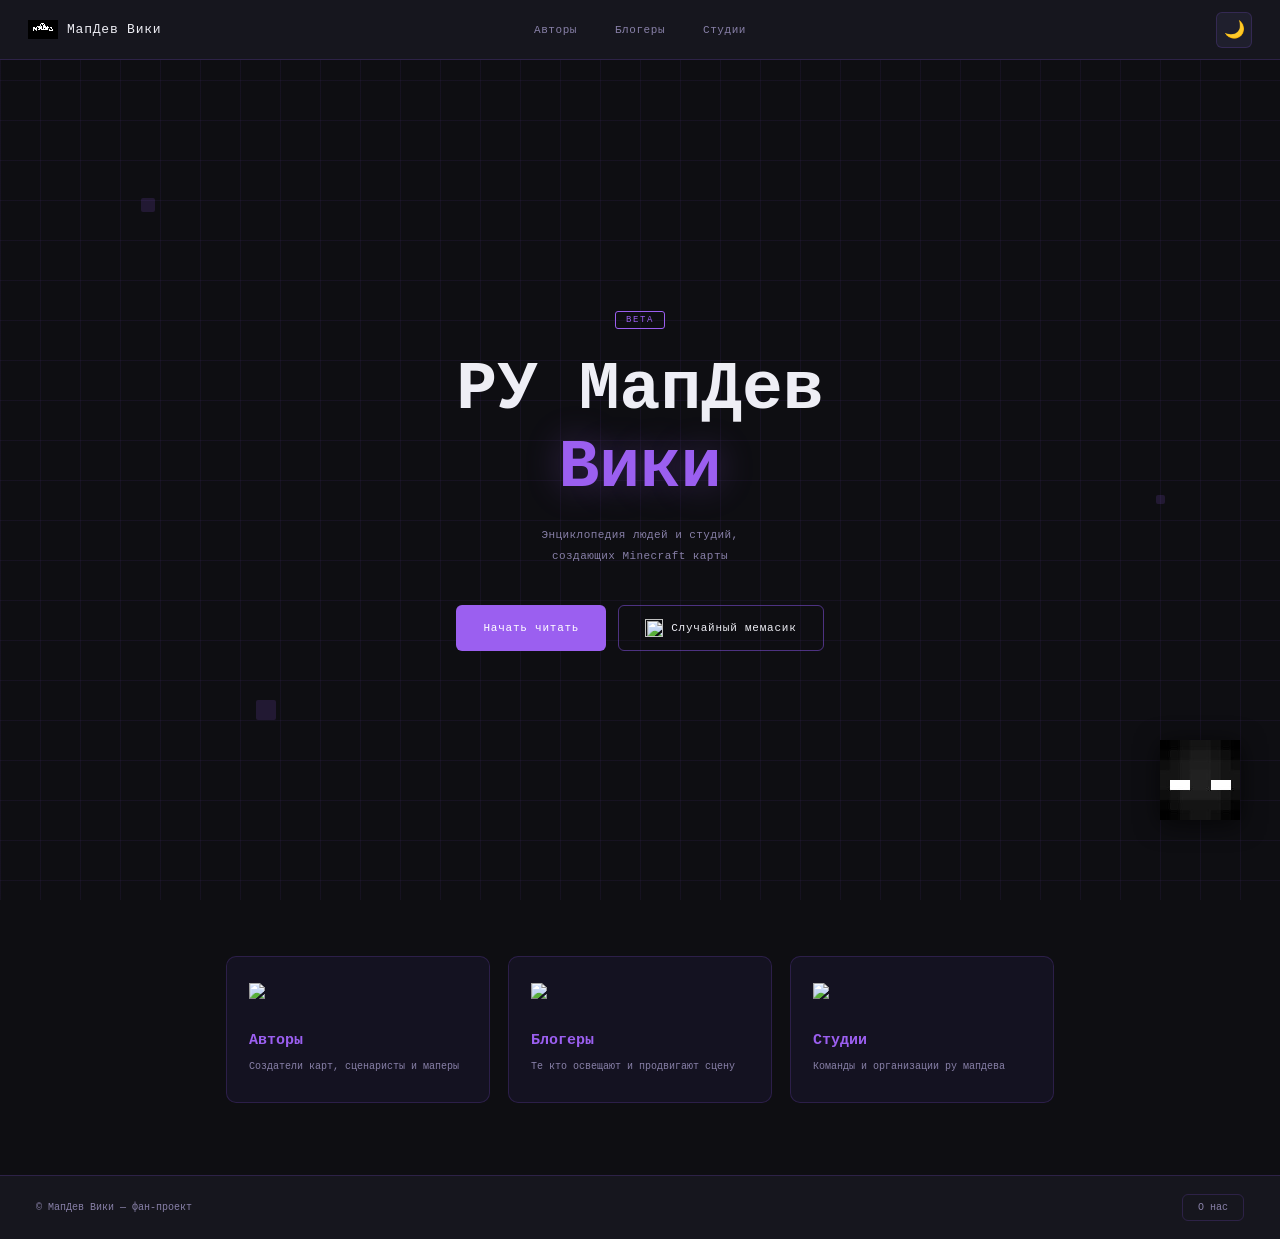
==== index.html @ 98d41a4c "Add files via upload" ====
<!DOCTYPE html>
<html lang="ru" data-theme="dark">
<head>
  <meta charset="UTF-8">
  <meta name="viewport" content="width=device-width, initial-scale=1.0">
  <title>МапДев Вики</title>
  <link rel="icon" type="image/jpeg" href="fav.jpg">
  <meta property="og:title" content="МЭДЭЛЭ">
  <meta property="og:description" content="МЭДЭЛЭ, ну ооочень серьезное название">
  <meta property="og:image" content="fav.jpg">
  <link rel="stylesheet" href="style.css">
</head>
<body>

<!-- ══ HEADER ══ -->
<header class="site-header">
  <div class="header-logo">
    <img src="medele.png" alt="logo" class="logo-img">
    <!-- hover: МапДев Вики → кто кто? + galochka sound on click -->
    <span class="logo-text" id="logoText"
      data-default="МапДев Вики"
      data-hover="кто кто?"
    >МапДев Вики</span>
  </div>

  <nav class="header-nav">
    <a href="authors.html"  class="nav-btn" data-sound>Авторы</a>
    <a href="bloggers.html" class="nav-btn" data-sound>Блогеры</a>
    <a href="studios.html"  class="nav-btn" data-sound>Студии</a>
  </nav>

  <button class="theme-toggle" id="themeToggle" data-sound title="Сменить тему">
    <span class="theme-icon">🌙</span>
  </button>
</header>

<!-- ══ HERO ══ -->
<main class="hero">
  <div class="hero-bg-grid"></div>

  <div class="hero-content">
    <div class="hero-badge">beta</div>
    <h1 class="hero-title">РУ МапДев<br><span class="accent">Вики</span></h1>
    <p class="hero-sub">Энциклопедия людей и студий,<br>создающих Minecraft карты</p>

    <div class="hero-btns">
      <a href="authors.html" class="big-btn primary" data-sound>Начать читать</a>
      <button class="big-btn secondary meme-btn" id="memBtn" data-sound>
        <img src="https://cdn.jsdelivr.net/gh/twitter/twemoji@14/assets/svg/1f3b2.svg" class="btn-emoji" alt=""> Случайный мемасик
      </button>
    </div>
  </div>

  <div class="pixel-deco p1"></div>
  <div class="pixel-deco p2"></div>
  <div class="pixel-deco p3"></div>
</main>

<!-- ══ CATEGORIES ══ -->
<section class="categories">
  <a href="authors.html" class="cat-card" data-sound>
    <div class="cat-icon"><img src="https://cdn.jsdelivr.net/gh/twitter/twemoji@14/assets/svg/270d.svg" class="tw-emoji" alt="✍"></div>
    <h2>Авторы</h2>
    <p>Создатели карт, сценаристы и маперы</p>
    <span class="cat-arrow">→</span>
  </a>
  <a href="bloggers.html" class="cat-card" data-sound>
    <div class="cat-icon"><img src="https://cdn.jsdelivr.net/gh/twitter/twemoji@14/assets/svg/1f4f9.svg" class="tw-emoji" alt="📹"></div>
    <h2>Блогеры</h2>
    <p>Те кто освещают и продвигают сцену</p>
    <span class="cat-arrow">→</span>
  </a>
  <a href="studios.html" class="cat-card" data-sound>
    <div class="cat-icon"><img src="https://cdn.jsdelivr.net/gh/twitter/twemoji@14/assets/svg/1f3db.svg" class="tw-emoji" alt="🏛"></div>
    <h2>Студии</h2>
    <p>Команды и организации ру мапдева</p>
    <span class="cat-arrow">→</span>
  </a>
</section>

<!-- ══ FOOTER ══ -->
<footer class="site-footer">
  <span class="footer-copy">© МапДев Вики — фан-проект</span>
  <a href="https://medele857.github.io/medele/" target="_blank" class="footer-about" data-sound>О нас</a>
</footer>

<!-- ══ DRAGGABLE HEAD ══ -->
<div class="head-wrap" id="headWrap">
  <div class="head-bubble" id="headBubble"></div>
  <img src="head.png" class="head-img" id="headImg" alt="голова" draggable="false">
</div>

<!-- hidden audio -->
<audio id="galochkaAudio" src="galochka.mp3" preload="auto"></audio>

<script src="script.js"></script>
</body>
</html>
---- style.css ----
/* ════════════════════════════════════════
   RUMAPDEV WIKI — STYLES
   ════════════════════════════════════════ */

/* ── Minecraft font ── */
@font-face {
  font-family: 'MinecraftRus';
  src: url('https://raw.githubusercontent.com/idiotbox/minecraft-font/master/Minecraft.woff') format('woff'),
       url('https://fonts.cdnfonts.com/s/29491/Minecraft.woff') format('woff');
  font-weight: normal;
}
/* fallback stack that looks closest to MC */
:root {
  --font: 'MinecraftRus', 'Courier New', monospace;
  --radius: 6px;
  --transition: 0.15s ease;
  --header-h: 60px;
}

/* ── Themes ── */
[data-theme="dark"] {
  --bg:          #0e0e12;
  --bg2:         #16161e;
  --bg3:         #1f1f2d;
  --border:      rgba(130, 80, 220, 0.22);
  --border2:     rgba(130, 80, 220, 0.55);
  --text:        #eeeef5;
  --text2:       #8880a8;
  --accent:      #9b5ff0;
  --accent2:     #7b3fd0;
  --accent-glow: rgba(155, 95, 240, 0.32);
  --card-bg:     rgba(22, 20, 36, 0.88);
  --shadow:      0 6px 28px rgba(0,0,0,0.55);
}

[data-theme="light"] {
  --bg:          #f2f5ee;
  --bg2:         #e6ece0;
  --bg3:         #d9e2d1;
  --border:      rgba(70, 160, 45, 0.22);
  --border2:     rgba(70, 160, 45, 0.55);
  --text:        #0e0e0e;
  --text2:       #4a6040;
  --accent:      #52a81e;
  --accent2:     #3d8015;
  --accent-glow: rgba(82, 168, 30, 0.28);
  --card-bg:     rgba(255,255,255,0.8);
  --shadow:      0 4px 20px rgba(0,0,0,0.1);
}

/* ── Base ── */
*, *::before, *::after { margin:0; padding:0; box-sizing:border-box; }
html { scroll-behavior:smooth; }

body {
  background: var(--bg);
  color: var(--text);
  font-family: var(--font);
  min-height: 100vh;
  display: flex; flex-direction: column;
  transition: background .3s, color .3s;
  overflow-x: hidden;
}

/* Twemoji inline */
.tw-emoji {
  width: 40px; height: 40px;
  vertical-align: middle;
  image-rendering: auto;
  display: block;
}
.btn-emoji {
  width: 18px; height: 18px;
  vertical-align: middle;
  display: inline-block;
  margin-right: 2px;
}

/* ════ HEADER ════ */
.site-header {
  position: fixed; top:0; left:0; right:0;
  height: var(--header-h);
  display: flex; align-items: center; justify-content: space-between;
  padding: 0 28px;
  background: var(--bg2);
  border-bottom: 1px solid var(--border);
  backdrop-filter: blur(14px);
  z-index: 1000;
  transition: background .3s, border-color .3s;
}

.header-logo { display:flex; align-items:center; gap:9px; }
.logo-img {
  width:30px; height:30px; border-radius:4px;
  object-fit:contain; image-rendering:pixelated;
}
.logo-text {
  font-size:13px; color:var(--text);
  letter-spacing:.06em; cursor:pointer;
  transition: color .15s;
  user-select: none;
}
.logo-text:hover { color: var(--accent); }

.header-nav {
  position:absolute; left:50%; transform:translateX(-50%);
  display:flex; gap:4px;
}
.nav-btn {
  font-family: var(--font);
  font-size:11px; color:var(--text2);
  text-decoration:none;
  padding:8px 16px;
  border-radius:var(--radius);
  border:1px solid transparent;
  transition: color var(--transition), border-color var(--transition),
              background var(--transition), transform var(--transition);
  cursor:pointer; letter-spacing:.05em;
}
.nav-btn:hover {
  color:var(--accent); border-color:var(--border2);
  background:var(--bg3); transform:scale(1.08);
}

.theme-toggle {
  background:var(--bg3); border:1px solid var(--border);
  border-radius:var(--radius); width:36px; height:36px;
  cursor:pointer; display:flex; align-items:center; justify-content:center;
  font-size:17px;
  transition: transform var(--transition), border-color var(--transition);
  flex-shrink:0;
}
.theme-toggle:hover { transform:scale(1.12); border-color:var(--border2); }

/* ════ HERO ════ */
.hero {
  position:relative; min-height:100vh;
  display:flex; align-items:center; justify-content:center;
  padding-top:var(--header-h); overflow:hidden;
}
.hero-bg-grid {
  position:absolute; inset:0;
  background-image:
    linear-gradient(var(--border) 1px, transparent 1px),
    linear-gradient(90deg, var(--border) 1px, transparent 1px);
  background-size:40px 40px;
  opacity:.35; pointer-events:none;
}
.hero-content {
  position:relative; text-align:center; z-index:1;
  padding:40px 20px;
  animation:fadeUp .7s ease forwards; opacity:0;
}
.hero-badge {
  display:inline-block; font-size:9px; letter-spacing:.18em;
  text-transform:uppercase; color:var(--accent);
  border:1px solid var(--accent); border-radius:3px;
  padding:3px 10px; margin-bottom:22px;
}
.hero-title {
  font-size: clamp(32px, 6vw, 68px);
  line-height:1.15; color:var(--text); margin-bottom:18px;
}
.hero-title .accent {
  color:var(--accent);
  text-shadow:0 0 36px var(--accent-glow);
}
.hero-sub {
  font-size:11px; color:var(--text2);
  line-height:1.9; margin-bottom:38px; letter-spacing:.04em;
}
.hero-btns { display:flex; gap:12px; justify-content:center; flex-wrap:wrap; }

/* ── Buttons ── */
.big-btn {
  font-family:var(--font); font-size:11px;
  padding:13px 26px; border-radius:var(--radius);
  cursor:pointer; text-decoration:none; letter-spacing:.07em;
  border:1px solid transparent;
  transition: transform var(--transition), box-shadow var(--transition),
              background var(--transition), border-color var(--transition), color var(--transition);
  display:inline-flex; align-items:center; gap:6px;
}
.big-btn:hover { transform:scale(1.06); }
.big-btn.primary { background:var(--accent); color:#fff; }
.big-btn.primary:hover { background:var(--accent2); box-shadow:0 0 22px var(--accent-glow); }
.big-btn.secondary { background:transparent; color:var(--text); border-color:var(--border2); }
.big-btn.secondary:hover { background:var(--bg3); border-color:var(--accent); color:var(--accent); }

/* pixel deco */
.pixel-deco { position:absolute; border-radius:2px; opacity:.15; pointer-events:none; background:var(--accent); }
.p1 { width:14px; height:14px; top:22%; left:11%; animation:floatA 6s ease-in-out infinite; }
.p2 { width:9px;  height:9px;  top:55%; right:9%;  animation:floatB 8s ease-in-out infinite; }
.p3 { width:20px; height:20px; bottom:20%; left:20%; animation:floatA 10s ease-in-out infinite reverse; }
@keyframes floatA { 0%,100%{transform:translateY(0) rotate(0deg)} 50%{transform:translateY(-16px) rotate(14deg)} }
@keyframes floatB { 0%,100%{transform:translateY(0) rotate(0deg)} 50%{transform:translateY(12px) rotate(-11deg)} }

/* ════ CATEGORIES ════ */
.categories {
  display:grid; grid-template-columns:repeat(3,1fr);
  gap:18px; padding:56px 36px 72px;
  max-width:900px; margin:0 auto; width:100%;
}
.cat-card {
  display:flex; flex-direction:column; gap:9px;
  padding:26px 22px;
  background:var(--card-bg);
  border:1px solid var(--border); border-radius:10px;
  text-decoration:none; color:var(--text);
  transition: transform var(--transition), border-color var(--transition),
              box-shadow var(--transition), background var(--transition);
  position:relative; backdrop-filter:blur(8px);
}
.cat-card:hover {
  transform:scale(1.04) translateY(-4px);
  border-color:var(--border2);
  box-shadow:0 0 26px var(--accent-glow), var(--shadow);
  background:var(--bg3);
}
.cat-icon { font-size:0; line-height:0; }
.cat-card h2 { font-size:15px; color:var(--accent); }
.cat-card p  { font-size:10px; color:var(--text2); line-height:1.8; }
.cat-arrow {
  position:absolute; right:18px; bottom:18px;
  font-size:16px; color:var(--accent);
  opacity:0; transform:translateX(-6px);
  transition:opacity var(--transition), transform var(--transition);
}
.cat-card:hover .cat-arrow { opacity:1; transform:translateX(0); }

/* ════ FOOTER ════ */
.site-footer {
  margin-top:auto;
  display:flex; align-items:center; justify-content:space-between;
  padding:18px 36px;
  border-top:1px solid var(--border);
  background:var(--bg2);
  font-size:10px; color:var(--text2);
  transition:background .3s;
}
.footer-about {
  font-family:var(--font); font-size:10px; color:var(--text2);
  text-decoration:none; padding:7px 15px;
  border:1px solid var(--border); border-radius:var(--radius);
  transition: color var(--transition), border-color var(--transition),
              transform var(--transition), background var(--transition);
}
.footer-about:hover { color:var(--accent); border-color:var(--border2); background:var(--bg3); transform:scale(1.06); }

/* ════ DRAGGABLE HEAD ════ */
.head-wrap {
  position:fixed;
  bottom: 80px; right: 40px;
  z-index: 500;
  cursor: grab;
  user-select: none;
  touch-action: none;
}
.head-wrap.dragging { cursor: grabbing; }

.head-img {
  width: 80px; height: 80px;
  image-rendering: pixelated;
  display: block;
  filter: drop-shadow(0 4px 12px rgba(0,0,0,0.6));
  transition: transform .15s;
}
.head-wrap:hover .head-img { transform: scale(1.08); }
.head-wrap.thrown .head-img { transition: none; }

/* speech bubble */
.head-bubble {
  position: absolute;
  bottom: calc(100% + 10px);
  right: 0;
  background: var(--bg2);
  border: 1px solid var(--border2);
  border-radius: 8px;
  padding: 10px 14px;
  font-size: 10px;
  color: var(--text);
  white-space: nowrap;
  max-width: 220px;
  white-space: normal;
  line-height: 1.6;
  opacity: 0;
  transform: translateY(6px) scale(.95);
  transition: opacity .2s, transform .2s;
  pointer-events: none;
  box-shadow: var(--shadow);
}
.head-bubble::after {
  content:'';
  position:absolute; bottom:-7px; right:18px;
  width:12px; height:7px;
  background:var(--bg2);
  clip-path:polygon(0 0,100% 0,50% 100%);
  border-left:1px solid var(--border2);
  border-right:1px solid var(--border2);
}
.head-bubble.visible {
  opacity:1; transform:translateY(0) scale(1);
}

/* ════ STUB PAGES ════ */
.stub-page {
  flex:1; display:flex; flex-direction:column;
  align-items:center; justify-content:center;
  min-height:100vh; padding-top:var(--header-h);
  text-align:center; gap:18px;
}
.stub-emoji { font-size:0; line-height:0; }
.stub-emoji img { width:60px; height:60px; animation:floatA 4s ease-in-out infinite; }
.stub-title {
  font-size: clamp(22px, 4vw, 42px);
  color:var(--accent);
  opacity:0; animation:fadeUp .6s ease .2s forwards;
}
.stub-sub {
  font-size:11px; color:var(--text2);
  opacity:0; animation:fadeUp .6s ease .4s forwards;
}
.back-btn {
  font-family:var(--font); font-size:10px; color:var(--text2);
  text-decoration:none; border:1px solid var(--border);
  border-radius:var(--radius); padding:10px 20px;
  transition: color var(--transition), border-color var(--transition),
              transform var(--transition), background var(--transition);
  opacity:0; animation:fadeUp .6s ease .6s forwards;
}
.back-btn:hover { color:var(--accent); border-color:var(--border2); background:var(--bg3); transform:scale(1.06); }

/* ════ ANIMATIONS ════ */
@keyframes fadeUp {
  from { opacity:0; transform:translateY(20px); }
  to   { opacity:1; transform:translateY(0); }
}

/* ════ RESPONSIVE ════ */
@media (max-width:680px) {
  .header-nav { display:none; }
  .categories { grid-template-columns:1fr; padding:36px 18px 56px; }
  .site-footer { flex-direction:column; gap:10px; text-align:center; }
  .hero-btns { flex-direction:column; align-items:center; }
  .head-wrap { bottom:20px; right:16px; }
}
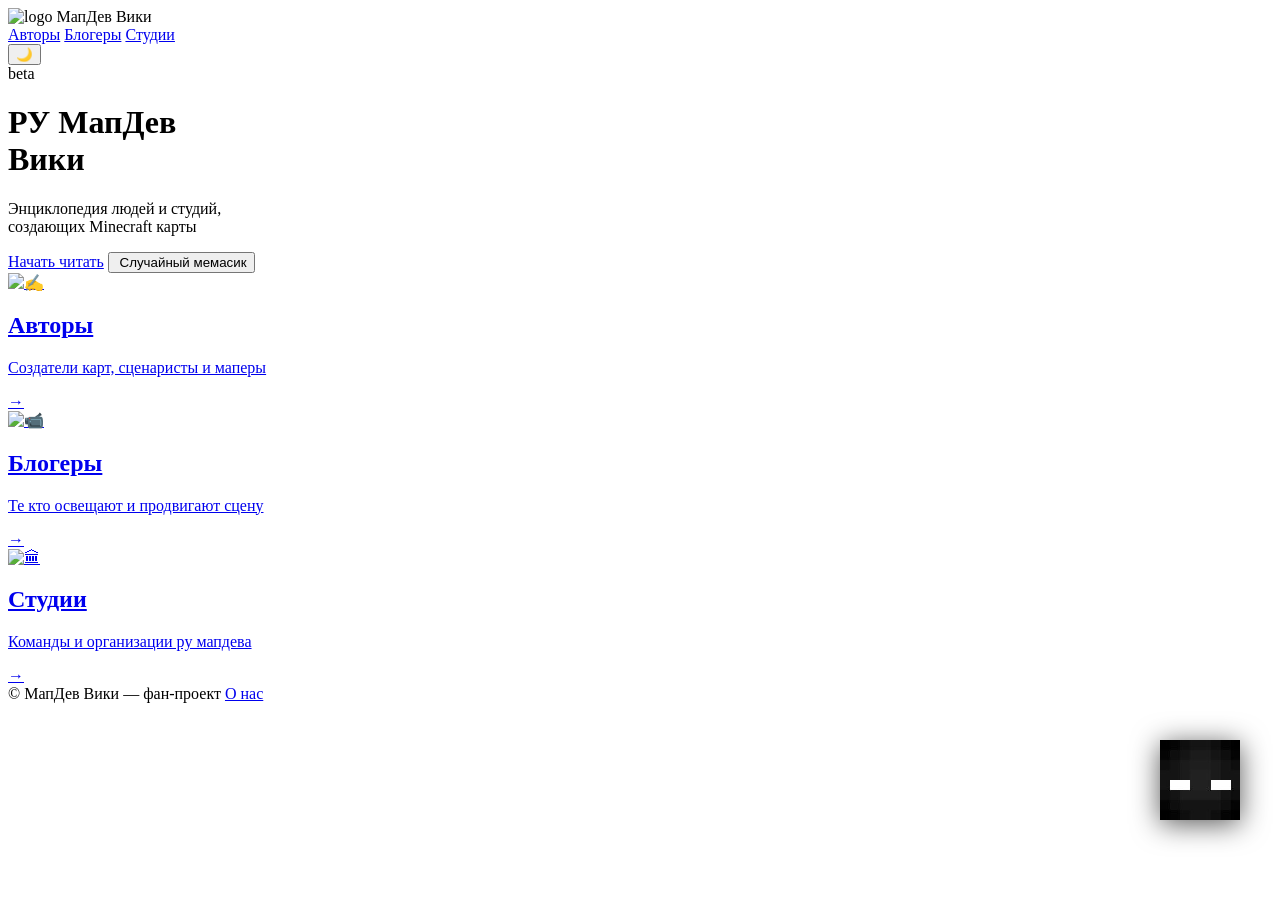
==== commit f76dd434: "Add files via upload" ====
--- a/index.html
+++ b/index.html
@@ -14,9 +14,9 @@
 
 <!-- ══ HEADER ══ -->
 <header class="site-header">
-  <div class="header-logo">
-    <img src="medele.png" alt="logo" class="logo-img">
-    <!-- hover: МапДев Вики → кто кто? + galochka sound on click -->
+  <div class="header-logo" id="logoWrap">
+    <!-- secret click on logo image → counter page -->
+    <img src="medele.png" alt="logo" class="logo-img" id="logoImg" title="">
     <span class="logo-text" id="logoText"
       data-default="МапДев Вики"
       data-hover="кто кто?"
@@ -37,20 +37,17 @@
 <!-- ══ HERO ══ -->
 <main class="hero">
   <div class="hero-bg-grid"></div>
-
   <div class="hero-content">
     <div class="hero-badge">beta</div>
     <h1 class="hero-title">РУ МапДев<br><span class="accent">Вики</span></h1>
     <p class="hero-sub">Энциклопедия людей и студий,<br>создающих Minecraft карты</p>
-
     <div class="hero-btns">
       <a href="authors.html" class="big-btn primary" data-sound>Начать читать</a>
-      <button class="big-btn secondary meme-btn" id="memBtn" data-sound>
+      <button class="big-btn secondary" id="memBtn" data-sound>
         <img src="https://cdn.jsdelivr.net/gh/twitter/twemoji@14/assets/svg/1f3b2.svg" class="btn-emoji" alt=""> Случайный мемасик
       </button>
     </div>
   </div>
-
   <div class="pixel-deco p1"></div>
   <div class="pixel-deco p2"></div>
   <div class="pixel-deco p3"></div>
@@ -60,20 +57,17 @@
 <section class="categories">
   <a href="authors.html" class="cat-card" data-sound>
     <div class="cat-icon"><img src="https://cdn.jsdelivr.net/gh/twitter/twemoji@14/assets/svg/270d.svg" class="tw-emoji" alt="✍"></div>
-    <h2>Авторы</h2>
-    <p>Создатели карт, сценаристы и маперы</p>
+    <h2>Авторы</h2><p>Создатели карт, сценаристы и маперы</p>
     <span class="cat-arrow">→</span>
   </a>
   <a href="bloggers.html" class="cat-card" data-sound>
     <div class="cat-icon"><img src="https://cdn.jsdelivr.net/gh/twitter/twemoji@14/assets/svg/1f4f9.svg" class="tw-emoji" alt="📹"></div>
-    <h2>Блогеры</h2>
-    <p>Те кто освещают и продвигают сцену</p>
+    <h2>Блогеры</h2><p>Те кто освещают и продвигают сцену</p>
     <span class="cat-arrow">→</span>
   </a>
   <a href="studios.html" class="cat-card" data-sound>
     <div class="cat-icon"><img src="https://cdn.jsdelivr.net/gh/twitter/twemoji@14/assets/svg/1f3db.svg" class="tw-emoji" alt="🏛"></div>
-    <h2>Студии</h2>
-    <p>Команды и организации ру мапдева</p>
+    <h2>Студии</h2><p>Команды и организации ру мапдева</p>
     <span class="cat-arrow">→</span>
   </a>
 </section>
@@ -90,6 +84,19 @@
   <img src="head.png" class="head-img" id="headImg" alt="голова" draggable="false">
 </div>
 
+<!-- ══ HEAD SCREAMER OVERLAY ══ -->
+<div class="screamer-overlay" id="headScreamer">
+  <div class="screamer-red" id="screamerRed"></div>
+  <img src="head.png" class="screamer-head" id="screamerHead" alt="">
+</div>
+
+<!-- ══ FOXY SCREAMER OVERLAY ══ -->
+<div class="screamer-overlay" id="foxyScreamer">
+  <div class="screamer-red" id="foxyRed"></div>
+  <img src="https://static.wikia.nocookie.net/freddy-fazbears-pizza/images/e/e1/Foxy_jumpscare.gif/revision/latest?cb=20140930004840" class="screamer-foxy" id="foxyImg" alt="FOXY">
+  <div class="screamer-text" id="foxyText">ПРИВЕТ</div>
+</div>
+
 <!-- hidden audio -->
 <audio id="galochkaAudio" src="galochka.mp3" preload="auto"></audio>
 
--- a/style.css
+++ b/style.css
@@ -1,256 +1,65 @@
-/* ════════════════════════════════════════
-   RUMAPDEV WIKI — STYLES
-   ════════════════════════════════════════ */
 
-/* ── Minecraft font ── */
-@font-face {
-  font-family: 'MinecraftRus';
-  src: url('https://raw.githubusercontent.com/idiotbox/minecraft-font/master/Minecraft.woff') format('woff'),
-       url('https://fonts.cdnfonts.com/s/29491/Minecraft.woff') format('woff');
-  font-weight: normal;
-}
-/* fallback stack that looks closest to MC */
-:root {
-  --font: 'MinecraftRus', 'Courier New', monospace;
-  --radius: 6px;
-  --transition: 0.15s ease;
-  --header-h: 60px;
+/* ════ SCREAMER OVERLAYS ════ */
+.screamer-overlay {
+  display: none;
+  position: fixed;
+  inset: 0;
+  z-index: 9999;
+  align-items: center;
+  justify-content: center;
+  background: #000;
+  pointer-events: all;
 }
 
-/* ── Themes ── */
-[data-theme="dark"] {
-  --bg:          #0e0e12;
-  --bg2:         #16161e;
-  --bg3:         #1f1f2d;
-  --border:      rgba(130, 80, 220, 0.22);
-  --border2:     rgba(130, 80, 220, 0.55);
-  --text:        #eeeef5;
-  --text2:       #8880a8;
-  --accent:      #9b5ff0;
-  --accent2:     #7b3fd0;
-  --accent-glow: rgba(155, 95, 240, 0.32);
-  --card-bg:     rgba(22, 20, 36, 0.88);
-  --shadow:      0 6px 28px rgba(0,0,0,0.55);
+.screamer-red {
+  position: absolute;
+  inset: 0;
+  background: #ff0000;
+  opacity: 0;
+  pointer-events: none;
 }
 
-[data-theme="light"] {
-  --bg:          #f2f5ee;
-  --bg2:         #e6ece0;
-  --bg3:         #d9e2d1;
-  --border:      rgba(70, 160, 45, 0.22);
-  --border2:     rgba(70, 160, 45, 0.55);
-  --text:        #0e0e0e;
-  --text2:       #4a6040;
-  --accent:      #52a81e;
-  --accent2:     #3d8015;
-  --accent-glow: rgba(82, 168, 30, 0.28);
-  --card-bg:     rgba(255,255,255,0.8);
-  --shadow:      0 4px 20px rgba(0,0,0,0.1);
+/* HEAD screamer */
+.screamer-head {
+  width: 100vmin;
+  height: 100vmin;
+  image-rendering: pixelated;
+  position: relative;
+  z-index: 2;
+  transform: scale(0.05);
 }
 
-/* ── Base ── */
-*, *::before, *::after { margin:0; padding:0; box-sizing:border-box; }
-html { scroll-behavior:smooth; }
-
-body {
-  background: var(--bg);
-  color: var(--text);
-  font-family: var(--font);
-  min-height: 100vh;
-  display: flex; flex-direction: column;
-  transition: background .3s, color .3s;
-  overflow-x: hidden;
+/* FOXY screamer */
+.screamer-foxy {
+  width: min(90vw, 90vh);
+  height: auto;
+  position: relative;
+  z-index: 2;
+  transform: scale(0.1);
+  image-rendering: auto;
+  filter: drop-shadow(0 0 40px rgba(255, 60, 0, 0.8));
 }
 
-/* Twemoji inline */
-.tw-emoji {
-  width: 40px; height: 40px;
-  vertical-align: middle;
-  image-rendering: auto;
-  display: block;
+.screamer-text {
+  position: absolute;
+  bottom: 15%;
+  font-size: clamp(32px, 8vw, 80px);
+  color: #fff;
+  text-shadow: 0 0 30px #ff3300, 0 0 60px #ff3300;
+  z-index: 3;
+  letter-spacing: .1em;
+  animation: textPulse .15s ease-in-out infinite alternate;
 }
-.btn-emoji {
-  width: 18px; height: 18px;
-  vertical-align: middle;
-  display: inline-block;
-  margin-right: 2px;
+@keyframes textPulse {
+  from { transform: scale(1); }
+  to   { transform: scale(1.06); }
 }
-
-/* ════ HEADER ════ */
-.site-header {
-  position: fixed; top:0; left:0; right:0;
-  height: var(--header-h);
-  display: flex; align-items: center; justify-content: space-between;
-  padding: 0 28px;
-  background: var(--bg2);
-  border-bottom: 1px solid var(--border);
-  backdrop-filter: blur(14px);
-  z-index: 1000;
-  transition: background .3s, border-color .3s;
-}
-
-.header-logo { display:flex; align-items:center; gap:9px; }
-.logo-img {
-  width:30px; height:30px; border-radius:4px;
-  object-fit:contain; image-rendering:pixelated;
-}
-.logo-text {
-  font-size:13px; color:var(--text);
-  letter-spacing:.06em; cursor:pointer;
-  transition: color .15s;
-  user-select: none;
-}
-.logo-text:hover { color: var(--accent); }
-
-.header-nav {
-  position:absolute; left:50%; transform:translateX(-50%);
-  display:flex; gap:4px;
-}
-.nav-btn {
-  font-family: var(--font);
-  font-size:11px; color:var(--text2);
-  text-decoration:none;
-  padding:8px 16px;
-  border-radius:var(--radius);
-  border:1px solid transparent;
-  transition: color var(--transition), border-color var(--transition),
-              background var(--transition), transform var(--transition);
-  cursor:pointer; letter-spacing:.05em;
-}
-.nav-btn:hover {
-  color:var(--accent); border-color:var(--border2);
-  background:var(--bg3); transform:scale(1.08);
-}
-
-.theme-toggle {
-  background:var(--bg3); border:1px solid var(--border);
-  border-radius:var(--radius); width:36px; height:36px;
-  cursor:pointer; display:flex; align-items:center; justify-content:center;
-  font-size:17px;
-  transition: transform var(--transition), border-color var(--transition);
-  flex-shrink:0;
-}
-.theme-toggle:hover { transform:scale(1.12); border-color:var(--border2); }
-
-/* ════ HERO ════ */
-.hero {
-  position:relative; min-height:100vh;
-  display:flex; align-items:center; justify-content:center;
-  padding-top:var(--header-h); overflow:hidden;
-}
-.hero-bg-grid {
-  position:absolute; inset:0;
-  background-image:
-    linear-gradient(var(--border) 1px, transparent 1px),
-    linear-gradient(90deg, var(--border) 1px, transparent 1px);
-  background-size:40px 40px;
-  opacity:.35; pointer-events:none;
-}
-.hero-content {
-  position:relative; text-align:center; z-index:1;
-  padding:40px 20px;
-  animation:fadeUp .7s ease forwards; opacity:0;
-}
-.hero-badge {
-  display:inline-block; font-size:9px; letter-spacing:.18em;
-  text-transform:uppercase; color:var(--accent);
-  border:1px solid var(--accent); border-radius:3px;
-  padding:3px 10px; margin-bottom:22px;
-}
-.hero-title {
-  font-size: clamp(32px, 6vw, 68px);
-  line-height:1.15; color:var(--text); margin-bottom:18px;
-}
-.hero-title .accent {
-  color:var(--accent);
-  text-shadow:0 0 36px var(--accent-glow);
-}
-.hero-sub {
-  font-size:11px; color:var(--text2);
-  line-height:1.9; margin-bottom:38px; letter-spacing:.04em;
-}
-.hero-btns { display:flex; gap:12px; justify-content:center; flex-wrap:wrap; }
-
-/* ── Buttons ── */
-.big-btn {
-  font-family:var(--font); font-size:11px;
-  padding:13px 26px; border-radius:var(--radius);
-  cursor:pointer; text-decoration:none; letter-spacing:.07em;
-  border:1px solid transparent;
-  transition: transform var(--transition), box-shadow var(--transition),
-              background var(--transition), border-color var(--transition), color var(--transition);
-  display:inline-flex; align-items:center; gap:6px;
-}
-.big-btn:hover { transform:scale(1.06); }
-.big-btn.primary { background:var(--accent); color:#fff; }
-.big-btn.primary:hover { background:var(--accent2); box-shadow:0 0 22px var(--accent-glow); }
-.big-btn.secondary { background:transparent; color:var(--text); border-color:var(--border2); }
-.big-btn.secondary:hover { background:var(--bg3); border-color:var(--accent); color:var(--accent); }
-
-/* pixel deco */
-.pixel-deco { position:absolute; border-radius:2px; opacity:.15; pointer-events:none; background:var(--accent); }
-.p1 { width:14px; height:14px; top:22%; left:11%; animation:floatA 6s ease-in-out infinite; }
-.p2 { width:9px;  height:9px;  top:55%; right:9%;  animation:floatB 8s ease-in-out infinite; }
-.p3 { width:20px; height:20px; bottom:20%; left:20%; animation:floatA 10s ease-in-out infinite reverse; }
-@keyframes floatA { 0%,100%{transform:translateY(0) rotate(0deg)} 50%{transform:translateY(-16px) rotate(14deg)} }
-@keyframes floatB { 0%,100%{transform:translateY(0) rotate(0deg)} 50%{transform:translateY(12px) rotate(-11deg)} }
-
-/* ════ CATEGORIES ════ */
-.categories {
-  display:grid; grid-template-columns:repeat(3,1fr);
-  gap:18px; padding:56px 36px 72px;
-  max-width:900px; margin:0 auto; width:100%;
-}
-.cat-card {
-  display:flex; flex-direction:column; gap:9px;
-  padding:26px 22px;
-  background:var(--card-bg);
-  border:1px solid var(--border); border-radius:10px;
-  text-decoration:none; color:var(--text);
-  transition: transform var(--transition), border-color var(--transition),
-              box-shadow var(--transition), background var(--transition);
-  position:relative; backdrop-filter:blur(8px);
-}
-.cat-card:hover {
-  transform:scale(1.04) translateY(-4px);
-  border-color:var(--border2);
-  box-shadow:0 0 26px var(--accent-glow), var(--shadow);
-  background:var(--bg3);
-}
-.cat-icon { font-size:0; line-height:0; }
-.cat-card h2 { font-size:15px; color:var(--accent); }
-.cat-card p  { font-size:10px; color:var(--text2); line-height:1.8; }
-.cat-arrow {
-  position:absolute; right:18px; bottom:18px;
-  font-size:16px; color:var(--accent);
-  opacity:0; transform:translateX(-6px);
-  transition:opacity var(--transition), transform var(--transition);
-}
-.cat-card:hover .cat-arrow { opacity:1; transform:translateX(0); }
-
-/* ════ FOOTER ════ */
-.site-footer {
-  margin-top:auto;
-  display:flex; align-items:center; justify-content:space-between;
-  padding:18px 36px;
-  border-top:1px solid var(--border);
-  background:var(--bg2);
-  font-size:10px; color:var(--text2);
-  transition:background .3s;
-}
-.footer-about {
-  font-family:var(--font); font-size:10px; color:var(--text2);
-  text-decoration:none; padding:7px 15px;
-  border:1px solid var(--border); border-radius:var(--radius);
-  transition: color var(--transition), border-color var(--transition),
-              transform var(--transition), background var(--transition);
-}
-.footer-about:hover { color:var(--accent); border-color:var(--border2); background:var(--bg3); transform:scale(1.06); }
 
 /* ════ DRAGGABLE HEAD ════ */
 .head-wrap {
-  position:fixed;
-  bottom: 80px; right: 40px;
+  position: fixed;
+  bottom: 80px;
+  right: 40px;
   z-index: 500;
   cursor: grab;
   user-select: none;
@@ -259,88 +68,47 @@
 .head-wrap.dragging { cursor: grabbing; }
 
 .head-img {
-  width: 80px; height: 80px;
+  width: 80px;
+  height: 80px;
   image-rendering: pixelated;
   display: block;
-  filter: drop-shadow(0 4px 12px rgba(0,0,0,0.6));
-  transition: transform .15s;
+  filter: drop-shadow(0 4px 14px rgba(0,0,0,.65));
+  transition: transform .15s, filter .3s;
 }
 .head-wrap:hover .head-img { transform: scale(1.08); }
-.head-wrap.thrown .head-img { transition: none; }
+.head-wrap.angry .head-img {
+  filter: drop-shadow(0 0 12px rgba(220,60,60,.8)) drop-shadow(0 4px 14px rgba(0,0,0,.65));
+}
 
 /* speech bubble */
 .head-bubble {
   position: absolute;
   bottom: calc(100% + 10px);
   right: 0;
-  background: var(--bg2);
-  border: 1px solid var(--border2);
+  background: var(--bg2, #16161e);
+  border: 1px solid var(--border2, rgba(130,80,220,.55));
   border-radius: 8px;
   padding: 10px 14px;
   font-size: 10px;
-  color: var(--text);
-  white-space: nowrap;
+  color: var(--text, #eeeef5);
+  font-family: var(--font, 'Courier New', monospace);
   max-width: 220px;
   white-space: normal;
-  line-height: 1.6;
+  line-height: 1.65;
   opacity: 0;
-  transform: translateY(6px) scale(.95);
+  transform: translateY(6px) scale(.94);
   transition: opacity .2s, transform .2s;
   pointer-events: none;
-  box-shadow: var(--shadow);
+  box-shadow: 0 4px 18px rgba(0,0,0,.5);
 }
 .head-bubble::after {
-  content:'';
-  position:absolute; bottom:-7px; right:18px;
-  width:12px; height:7px;
-  background:var(--bg2);
-  clip-path:polygon(0 0,100% 0,50% 100%);
-  border-left:1px solid var(--border2);
-  border-right:1px solid var(--border2);
+  content: '';
+  position: absolute; bottom: -7px; right: 18px;
+  width: 12px; height: 7px;
+  background: var(--bg2, #16161e);
+  clip-path: polygon(0 0, 100% 0, 50% 100%);
 }
 .head-bubble.visible {
-  opacity:1; transform:translateY(0) scale(1);
+  opacity: 1;
+  transform: translateY(0) scale(1);
 }
-
-/* ════ STUB PAGES ════ */
-.stub-page {
-  flex:1; display:flex; flex-direction:column;
-  align-items:center; justify-content:center;
-  min-height:100vh; padding-top:var(--header-h);
-  text-align:center; gap:18px;
-}
-.stub-emoji { font-size:0; line-height:0; }
-.stub-emoji img { width:60px; height:60px; animation:floatA 4s ease-in-out infinite; }
-.stub-title {
-  font-size: clamp(22px, 4vw, 42px);
-  color:var(--accent);
-  opacity:0; animation:fadeUp .6s ease .2s forwards;
-}
-.stub-sub {
-  font-size:11px; color:var(--text2);
-  opacity:0; animation:fadeUp .6s ease .4s forwards;
-}
-.back-btn {
-  font-family:var(--font); font-size:10px; color:var(--text2);
-  text-decoration:none; border:1px solid var(--border);
-  border-radius:var(--radius); padding:10px 20px;
-  transition: color var(--transition), border-color var(--transition),
-              transform var(--transition), background var(--transition);
-  opacity:0; animation:fadeUp .6s ease .6s forwards;
-}
-.back-btn:hover { color:var(--accent); border-color:var(--border2); background:var(--bg3); transform:scale(1.06); }
-
-/* ════ ANIMATIONS ════ */
-@keyframes fadeUp {
-  from { opacity:0; transform:translateY(20px); }
-  to   { opacity:1; transform:translateY(0); }
-}
-
-/* ════ RESPONSIVE ════ */
-@media (max-width:680px) {
-  .header-nav { display:none; }
-  .categories { grid-template-columns:1fr; padding:36px 18px 56px; }
-  .site-footer { flex-direction:column; gap:10px; text-align:center; }
-  .hero-btns { flex-direction:column; align-items:center; }
-  .head-wrap { bottom:20px; right:16px; }
-}
